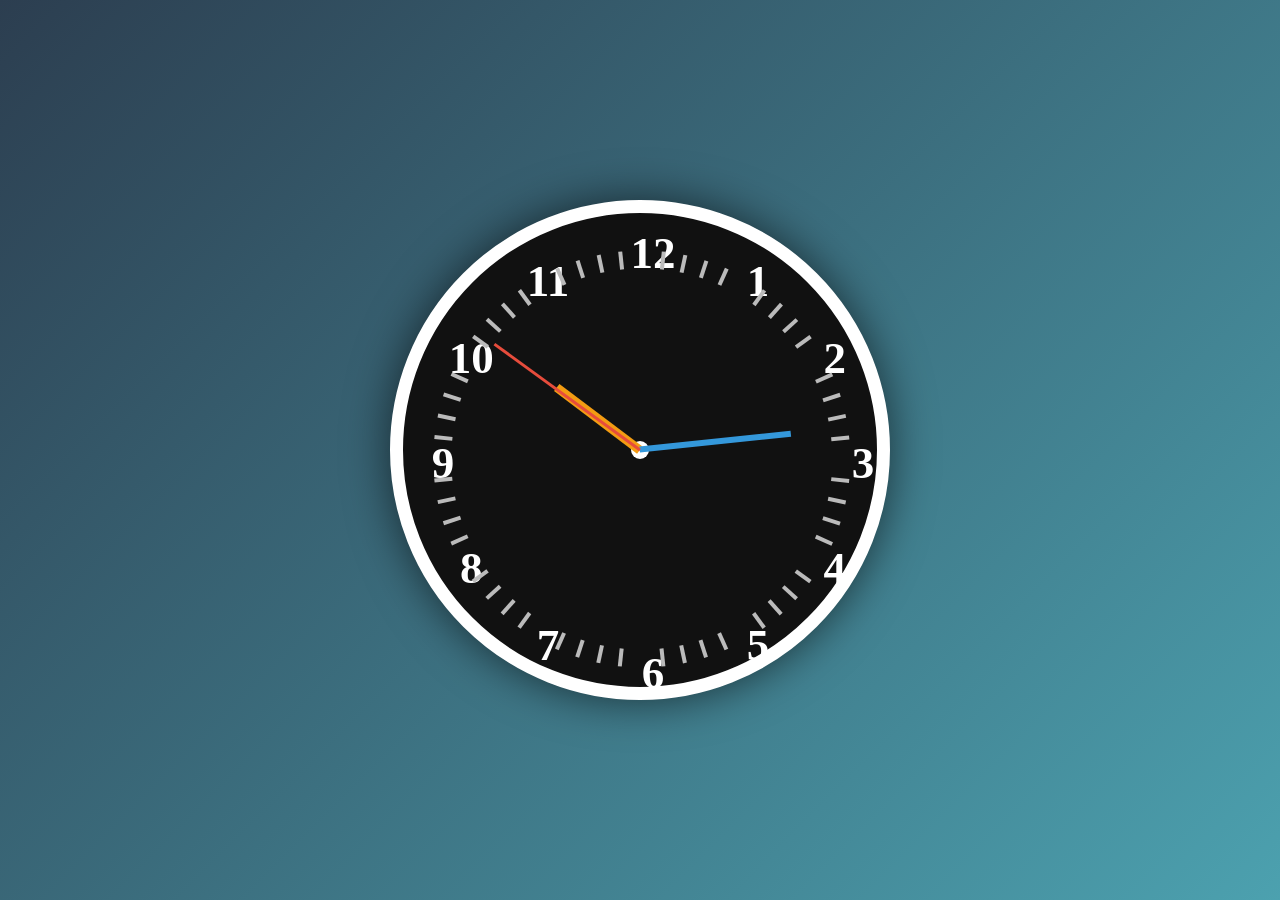
==== Analog_Clock/index.html @ 2d094698 "analog clock" ====
<!DOCTYPE html>
<html lang="en">
<head>
  <meta charset="UTF-8">
  <title>Analog Clock</title>
  <link rel="stylesheet" href="style.css">
</head>
<body>

<div class="clock" id="clock">
  <div class="center"></div>

  <!-- Hands -->
  <div class="hand hour" id="hour"></div>
  <div class="hand minute" id="minute"></div>
  <div class="hand second" id="second"></div>
</div>

<script src="script.js"></script>
</body>
</html>
---- Analog_Clock/style.css ----
* {
  margin: 0;
  padding: 0;
  box-sizing: border-box;
}

/* SAME BACKGROUND */
body {
  height: 100vh;
  display: flex;
  justify-content: center;
  align-items: center;
  background: linear-gradient(135deg, #2c3e50, #4ca1af);
}

/* RESPONSIVE CLOCK */
.clock {
  width: 85vmin;
  height: 85vmin;
  max-width: 500px;
  max-height: 500px;
  border: 1.5vmin solid #fff;
  border-radius: 50%;
  position: relative;
  background: #111;
  box-shadow: 0 0 5vmin rgba(0,0,0,0.6);
}

/* CENTER DOT */
.center {
  width: 2vmin;
  height: 2vmin;
  background: #fff;
  border-radius: 50%;
  position: absolute;
  top: 50%;
  left: 50%;
  transform: translate(-50%, -50%);
}

/* HANDS */
.hand {
  position: absolute;
  bottom: 50%;
  left: 50%;
  transform-origin: bottom;
  transform: translateX(-50%) rotate(0deg);
}

.hour {
  width: 1vmin;
  height: 22%;
  background: #f39c12;
}

.minute {
  width: 0.7vmin;
  height: 32%;
  background: #3498db;
}

.second {
  width: 0.3vmin;
  height: 38%;
  background: #e74c3c;
}

/* NUMBERS */
.number {
  position: absolute;
  color: white;
  font-size: 5vmin;
  font-weight: bold;
  transform: translate(-50%, -50%);
}

/* TICKS */
.tick {
  position: absolute;
  width: 0.4vmin;
  height: 2vmin;
  background: #bbb;

  top: 50%;
  left: 50%;

  transform-origin: center;
}

.tick.big {
  height: 3.5vmin;
  width: 0.6vmin;
  background: #fff;
}
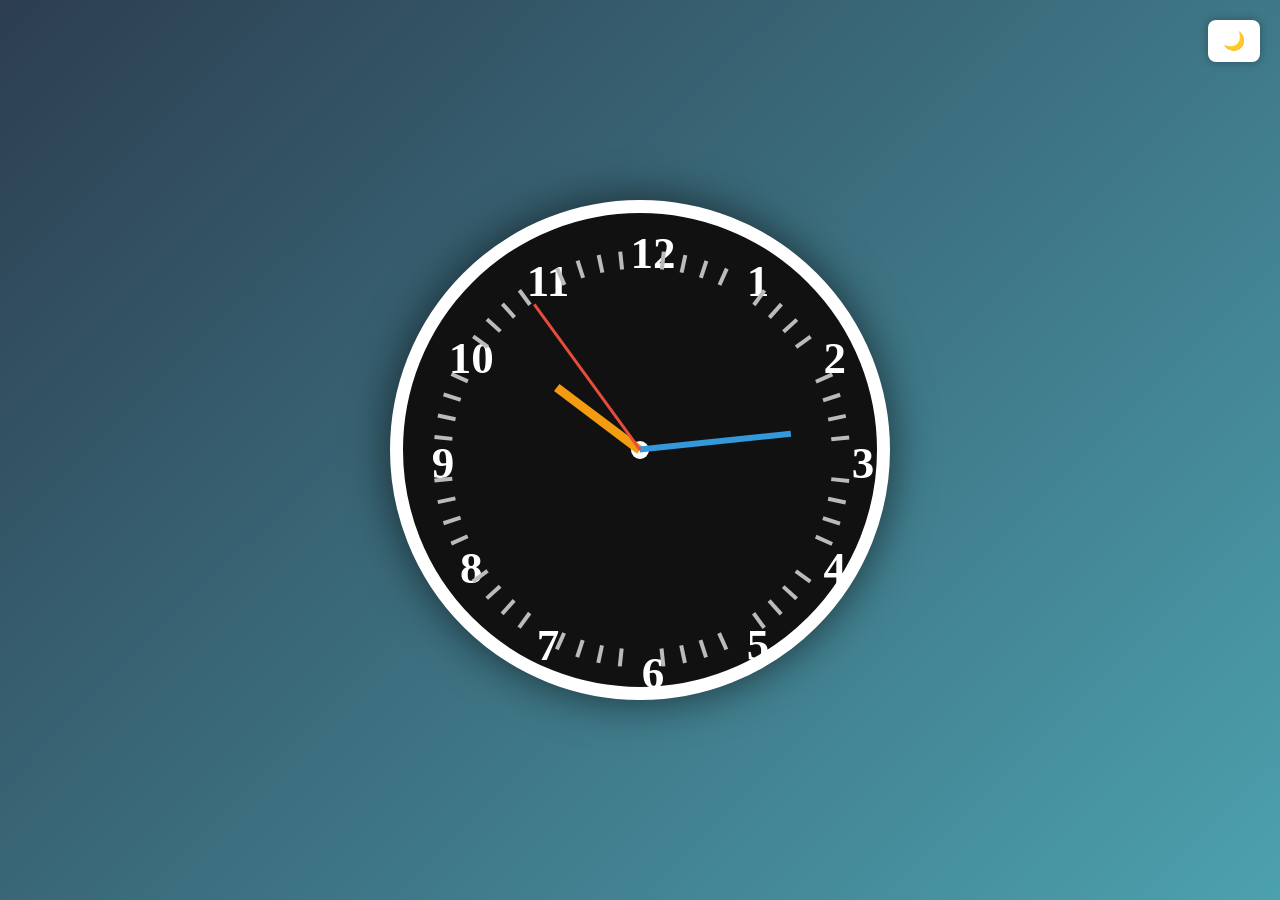
==== commit 861dc0b1: "add toggle dark mode / light mode -Analog Clock" ====
--- a/Analog_Clock/index.html
+++ b/Analog_Clock/index.html
@@ -15,7 +15,7 @@
   <div class="hand minute" id="minute"></div>
   <div class="hand second" id="second"></div>
 </div>
-
+<button id="themeToggle">🌙</button>
 <script src="script.js"></script>
 </body>
 </html>
--- a/Analog_Clock/style.css
+++ b/Analog_Clock/style.css
@@ -2,6 +2,23 @@
   margin: 0;
   padding: 0;
   box-sizing: border-box;
+}
+
+:root {
+  --bg: linear-gradient(135deg, #2c3e50, #4ca1af);
+  --clock-bg: #111;
+  --border: #fff;
+  --text: #fff;
+  --tick: #bbb;
+}
+
+/* LIGHT MODE */
+body.light {
+  --bg: linear-gradient(135deg, #f5f7fa, #c3cfe2);
+  --clock-bg: #ffffff;
+  --border: #333;
+  --text: #000;
+  --tick: #555;
 }
 
 /* SAME BACKGROUND */
@@ -10,7 +27,7 @@
   display: flex;
   justify-content: center;
   align-items: center;
-  background: linear-gradient(135deg, #2c3e50, #4ca1af);
+  background: var(--bg);
 }
 
 /* RESPONSIVE CLOCK */
@@ -19,10 +36,11 @@
   height: 85vmin;
   max-width: 500px;
   max-height: 500px;
-  border: 1.5vmin solid #fff;
+  border: 1.5vmin solid ;
   border-radius: 50%;
   position: relative;
-  background: #111;
+    background: var(--clock-bg);
+  border-color: var(--border);
   box-shadow: 0 0 5vmin rgba(0,0,0,0.6);
 }
 
@@ -30,7 +48,7 @@
 .center {
   width: 2vmin;
   height: 2vmin;
-  background: #fff;
+ background: var(--border);
   border-radius: 50%;
   position: absolute;
   top: 50%;
@@ -68,10 +86,10 @@
 /* NUMBERS */
 .number {
   position: absolute;
-  color: white;
   font-size: 5vmin;
   font-weight: bold;
   transform: translate(-50%, -50%);
+  color: var(--text);
 }
 
 /* TICKS */
@@ -79,7 +97,7 @@
   position: absolute;
   width: 0.4vmin;
   height: 2vmin;
-  background: #bbb;
+   background: var(--tick);
 
   top: 50%;
   left: 50%;
@@ -91,4 +109,17 @@
   height: 3.5vmin;
   width: 0.6vmin;
   background: #fff;
+}
+
+#themeToggle {
+  position: absolute;
+  top: 20px;
+  right: 20px;
+  padding: 10px 15px;
+  font-size: 18px;
+  border: none;
+  border-radius: 8px;
+  cursor: pointer;
+  background: white;
+  box-shadow: 0 0 10px rgba(0,0,0,0.3);
 }
